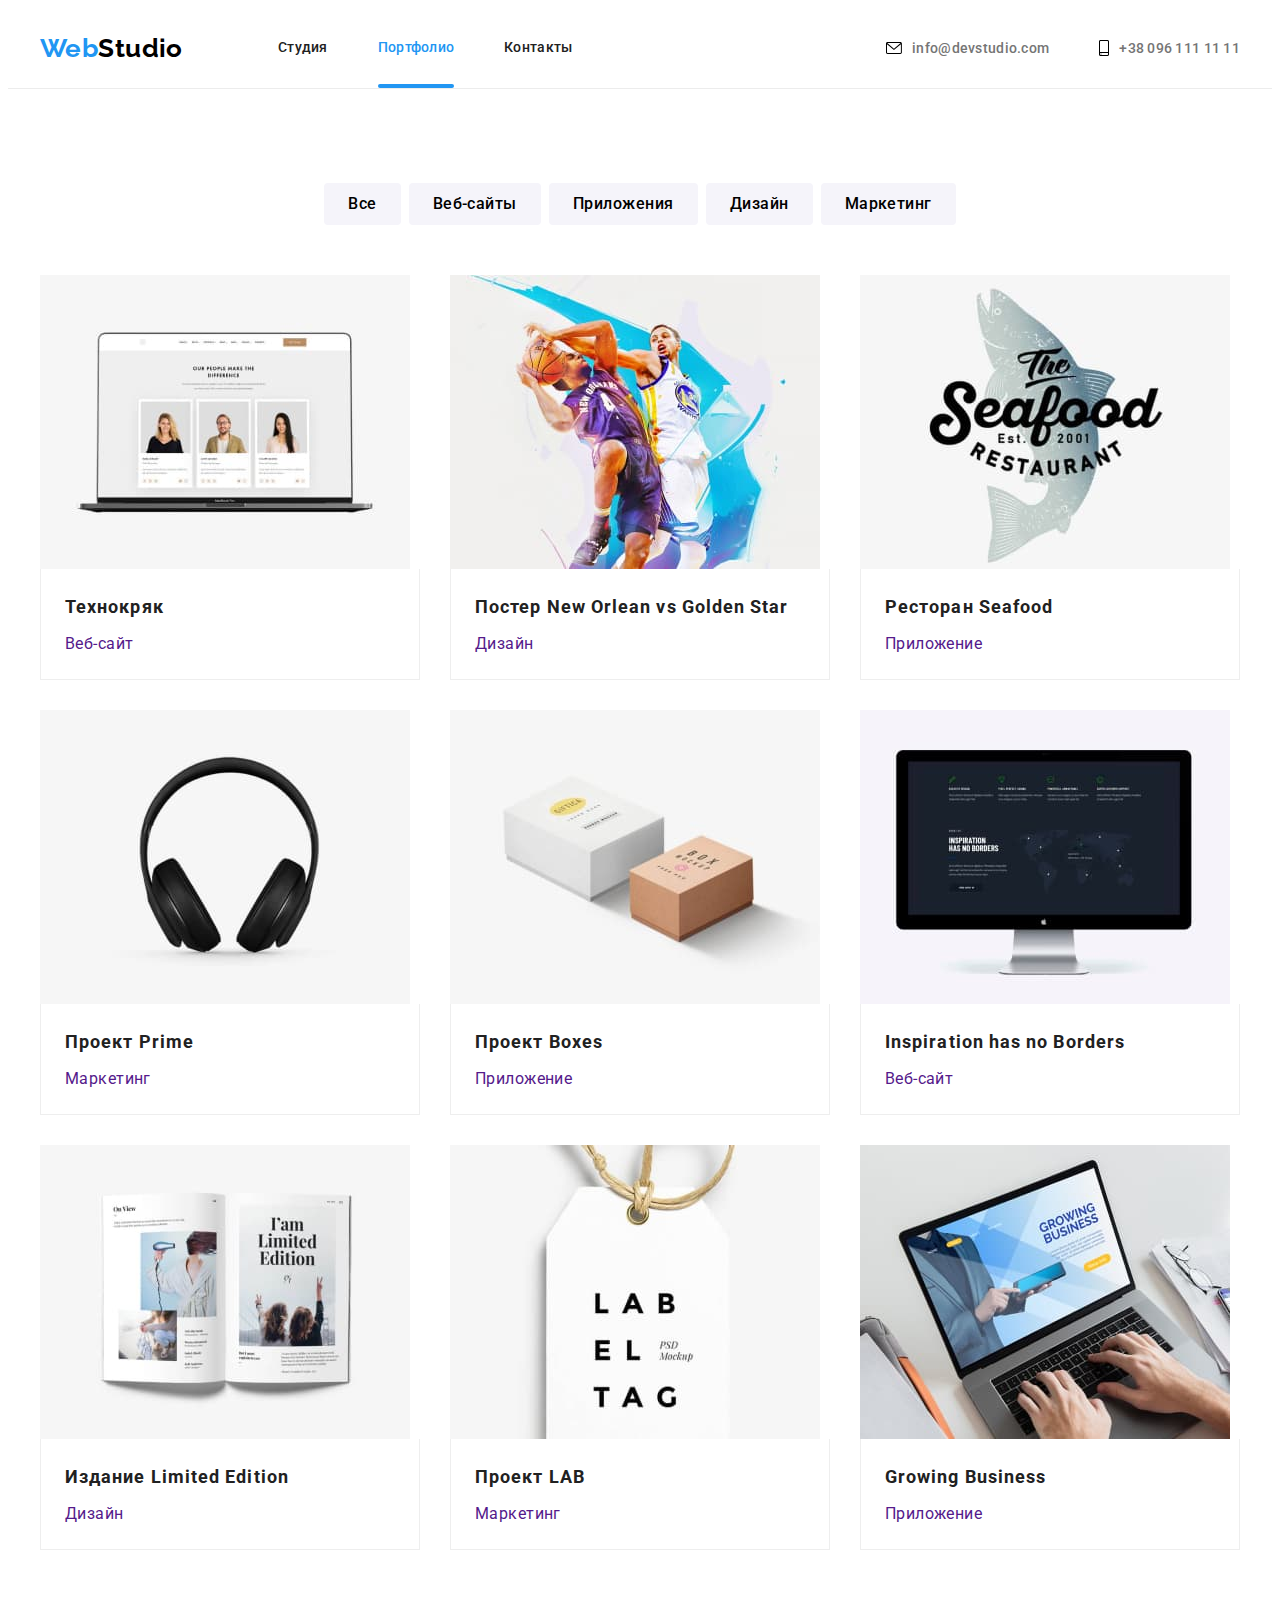
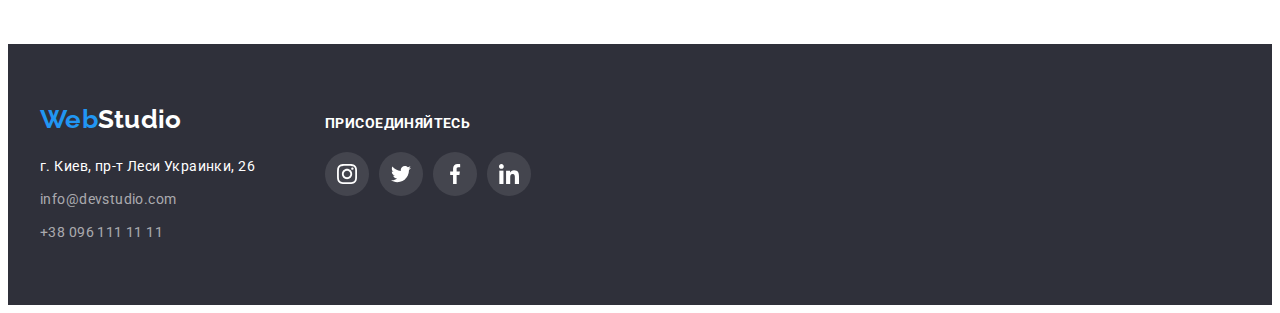
==== portfolio.html @ 4bcab4ee "Создаёт форму в модальном окне и футере" ====
<!DOCTYPE html>
<html lang="ru">
  <head>
    <meta charset="UTF-8" />
    <meta http-equiv="X-UA-Compatible" content="IE=edge" />
    <meta name="viewport" content="width=device-width, initial-scale=1.0" />
    <link rel="preconnect" href="https://fonts.googleapis.com" />
    <link rel="preconnect" href="https://fonts.gstatic.com" crossorigin />
    <link
      href="https://fonts.googleapis.com/css2?family=Raleway:wght@700&family=Roboto:wght@400;500;700;900&display=swap"
      rel="stylesheet"
    />
    <title>Портфолио</title>
    <link
      rel="stylesheet"
      href="https://cdnjs.cloudflare.com/ajax/libs/modern-normalize/1.1.0/modern-normalize.min.css"
      integrity="sha512-wpPYUAdjBVSE4KJnH1VR1HeZfpl1ub8YT/NKx4PuQ5NmX2tKuGu6U/JRp5y+Y8XG2tV+wKQpNHVUX03MfMFn9Q=="
      crossorigin="anonymous"
      referrerpolicy="no-referrer"
    />
    <link rel="stylesheet" href="./css/styles.css" />
  </head>
  <body>
    <header class="header">
      <div class="container nav-contact">
        <nav class="main-nav">
          <a href="/" class="link-logo">
            <span class="logo-web">Web</span
            ><span class="logo-studio">Studio</span>
          </a>
          <ul class="list site-nav">
            <li class="item">
              <a href="./index.html" class="link">Студия</a>
            </li>
            <li class="item">
              <a href="./portfolio.html" class="link current">Портфолио</a>
            </li>
            <li class="item"><a href="" class="link">Контакты</a></li>
          </ul>
        </nav>
        <ul class="list contacts">
          <li class="contacts-item">
            <a href="maito:info@devstudio.com" class="link-contacts">
              <svg class="icon-envelope" width="16" height="12">
                <use href="./imges/icons.svg#icon-envelope"></use>
              </svg>
              info@devstudio.com</a
            >
          </li>
          <li class="contacts-item">
            <a href="tel:+380961111111" class="link-contacts">
              <svg class="icon-smartphone" width="10" height="16">
                <use href="./imges/icons.svg#icon-smartphone"></use>
              </svg>
              +38 096 111 11 11</a
            >
          </li>
        </ul>
      </div>
    </header>
    <main>
      <section class="section">
        <div class="container">
          <h1 class="section-title visually-hidden">Наши проекты</h1>
          <ul class="list buttons">
            <li class="button-item">
              <button type="button" class="button">Все</button>
            </li>
            <li class="button-item">
              <button type="button" class="button">Веб-сайты</button>
            </li>
            <li class="button-item">
              <button type="button" class="button">Приложения</button>
            </li>
            <li class="button-item">
              <button type="button" class="button">Дизайн</button>
            </li>
            <li class="button-item">
              <button type="button" class="button">Маркетинг</button>
            </li>
          </ul>

          <ul class="list projects">
            <li class="project-item">
              <a href="" class="project-link">
                <div class="thumb-project">
                  <img src="./imges/laptop.jpg" alt="Лэптоп" width="370" />
                  <p class="thumb-project-text">
                    Ресурс предлагает комплексные предложения с разным уровнем
                    функционала и сервисов. Все это позволит посетителю получить
                    исчерпывающие сведения о компании или частном лице. Lorem
                    ipsum dolor sit amet consectetur adipisicing elit. Ad
                    tempora aperiam delectus consequatur officia molestiae
                    ducimus architecto quod. Saepe quibusdam distinctio
                    similique rem nisi ex ducimus eaque aut quas voluptate!
                  </p>
                </div>
                <div class="portfolio-card">
                  <h3 class="project-title">Технокряк</h3>
                  <p class="project-field">Веб-сайт</p>
                </div>
              </a>
            </li>

            <li class="project-item">
              <a href="" class="project-link">
                <div class="thumb-project">
                  <img
                    src="./imges/bbplayers.jpg"
                    alt="Баскетболисты"
                    width="370"
                  />
                  <p class="thumb-project-text">
                    Ресурс предлагает комплексные предложения с разным уровнем
                    функционала и сервисов. Все это позволит посетителю получить
                    исчерпывающие сведения о компании или частном лице. Lorem
                    ipsum dolor sit amet consectetur adipisicing elit. Ad
                    tempora aperiam delectus consequatur officia molestiae
                    ducimus architecto quod. Saepe quibusdam distinctio
                    similique rem nisi ex ducimus eaque aut quas voluptate!
                  </p>
                </div>
                <div class="portfolio-card">
                  <h3 class="project-title">
                    Постер <span lang="en">New Orlean vs Golden Star</span>
                  </h3>
                  <p class="project-field">Дизайн</p>
                </div>
              </a>
            </li>

            <li class="project-item">
              <a href="" class="project-link">
                <div class="thumb-project">
                  <img
                    src="./imges/fish.jpg"
                    alt="Рыбный ресторан"
                    width="370"
                  />
                  <p class="thumb-project-text">
                    Ресурс предлагает комплексные предложения с разным уровнем
                    функционала и сервисов. Все это позволит посетителю получить
                    исчерпывающие сведения о компании или частном лице. Lorem
                    ipsum dolor sit amet consectetur adipisicing elit. Ad
                    tempora aperiam delectus consequatur officia molestiae
                    ducimus architecto quod. Saepe quibusdam distinctio
                    similique rem nisi ex ducimus eaque aut quas voluptate!
                  </p>
                </div>
                <div class="portfolio-card">
                  <h3 class="project-title">
                    Ресторан <span lang="en">Seafood</span>
                  </h3>
                  <p class="project-field">Приложение</p>
                </div>
              </a>
            </li>

            <li class="project-item">
              <a href="" class="project-link">
                <div class="thumb-project">
                  <img src="./imges/earphones.jpg" alt="Наушники" width="370" />
                  <p class="thumb-project-text">
                    Ресурс предлагает комплексные предложения с разным уровнем
                    функционала и сервисов. Все это позволит посетителю получить
                    исчерпывающие сведения о компании или частном лице. Lorem
                    ipsum dolor sit amet consectetur adipisicing elit. Ad
                    tempora aperiam delectus consequatur officia molestiae
                    ducimus architecto quod. Saepe quibusdam distinctio
                    similique rem nisi ex ducimus eaque aut quas voluptate!
                  </p>
                </div>
                <div class="portfolio-card">
                  <h3 class="project-title">
                    Проект <span lang="en">Prime</span>
                  </h3>
                  <p class="project-field">Маркетинг</p>
                </div>
              </a>
            </li>

            <li class="project-item">
              <a href="" class="project-link">
                <div class="thumb-project">
                  <img src="./imges/boxes.jpg" alt="Коробки" width="370" />
                  <p class="thumb-project-text">
                    Ресурс предлагает комплексные предложения с разным уровнем
                    функционала и сервисов. Все это позволит посетителю получить
                    исчерпывающие сведения о компании или частном лице. Lorem
                    ipsum dolor sit amet consectetur adipisicing elit. Ad
                    tempora aperiam delectus consequatur officia molestiae
                    ducimus architecto quod. Saepe quibusdam distinctio
                    similique rem nisi ex ducimus eaque aut quas voluptate!
                  </p>
                </div>
                <div class="portfolio-card">
                  <h3 class="project-title">
                    Проект <span lang="en">Boxes</span>
                  </h3>
                  <p class="project-field">Приложение</p>
                </div>
              </a>
            </li>

            <li class="project-item">
              <a href="" class="project-link">
                <div class="thumb-project">
                  <img
                    src="./imges/screen.jpg"
                    alt="Экран монитора"
                    width="370"
                  />
                  <p class="thumb-project-text">
                    Ресурс предлагает комплексные предложения с разным уровнем
                    функционала и сервисов. Все это позволит посетителю получить
                    исчерпывающие сведения о компании или частном лице. Lorem
                    ipsum dolor sit amet consectetur adipisicing elit. Ad
                    tempora aperiam delectus consequatur officia molestiae
                    ducimus architecto quod. Saepe quibusdam distinctio
                    similique rem nisi ex ducimus eaque aut quas voluptate!
                  </p>
                </div>
                <div class="portfolio-card">
                  <h3 class="project-title">
                    <span lang="en">Inspiration has no Borders</span>
                  </h3>
                  <p class="project-field">Веб-сайт</p>
                </div>
              </a>
            </li>

            <li class="project-item">
              <a href="" class="project-link">
                <div class="thumb-project">
                  <img src="./imges/magazine.jpg" alt="Журнал" width="370" />
                  <p class="thumb-project-text">
                    Ресурс предлагает комплексные предложения с разным уровнем
                    функционала и сервисов. Все это позволит посетителю получить
                    исчерпывающие сведения о компании или частном лице. Lorem
                    ipsum dolor sit amet consectetur adipisicing elit. Ad
                    tempora aperiam delectus consequatur officia molestiae
                    ducimus architecto quod. Saepe quibusdam distinctio
                    similique rem nisi ex ducimus eaque aut quas voluptate!
                  </p>
                </div>
                <div class="portfolio-card">
                  <h3 class="project-title">
                    Издание <span lang="en">Limited Edition</span>
                  </h3>
                  <p class="project-field">Дизайн</p>
                </div>
              </a>
            </li>

            <li class="project-item">
              <a href="" class="project-link">
                <div class="thumb-project">
                  <img src="./imges/label.jpg" alt="Ярлык" width="370" />
                  <p class="thumb-project-text">
                    Ресурс предлагает комплексные предложения с разным уровнем
                    функционала и сервисов. Все это позволит посетителю получить
                    исчерпывающие сведения о компании или частном лице. Lorem
                    ipsum dolor sit amet consectetur adipisicing elit. Ad
                    tempora aperiam delectus consequatur officia molestiae
                    ducimus architecto quod. Saepe quibusdam distinctio
                    similique rem nisi ex ducimus eaque aut quas voluptate!
                  </p>
                </div>
                <div class="portfolio-card">
                  <h3 class="project-title">
                    Проект <span lang="en">LAB</span>
                  </h3>
                  <p class="project-field">Маркетинг</p>
                </div>
              </a>
            </li>

            <li class="project-item">
              <a href="" class="project-link">
                <div class="thumb-project">
                  <img src="./imges/notebook.jpg" alt="Ноутбук" width="370" />
                  <p class="thumb-project-text">
                    Ресурс предлагает комплексные предложения с разным уровнем
                    функционала и сервисов. Все это позволит посетителю получить
                    исчерпывающие сведения о компании или частном лице. Lorem
                    ipsum dolor sit amet consectetur adipisicing elit. Ad
                    tempora aperiam delectus consequatur officia molestiae
                    ducimus architecto quod. Saepe quibusdam distinctio
                    similique rem nisi ex ducimus eaque aut quas voluptate!
                  </p>
                </div>
                <div class="portfolio-card">
                  <h3 class="project-title">
                    <span lang="en">Growing Business</span>
                  </h3>
                  <p class="project-field">Приложение</p>
                </div>
              </a>
            </li>
          </ul>
        </div>
      </section>
    </main>
    <footer class="footer">
      <div class="container address-soc">
        <div class="address-contacts">
          <a href="" class="link logo">
            <span class="logo-web">Web</span
            ><span class="logo-studio-footer">Studio</span>
          </a>
          <address class="address">
            <p class="address-only">г. Киев, пр-т Леси Украинки, 26</p>
            <a href="maito:info@devstudio.com" class="footer-contacts"
              >info@devstudio.com
            </a>
            <a href="tel:+380961111111" class="footer-contacts"
              >+38 096 111 11 11</a
            >
          </address>
        </div>
        <div class="footer-soc">
          <h3 class="soc-header">ПРИСОЕДИНЯЙТЕСЬ</h3>
          <ul class="soc-list list">
            <li class="soc-list-item">
              <a href="" class="soc-link">
                <svg class="icon-soc" width="20" height="20">
                  <use href="./imges/icons.svg#icon-instagram-gray"></use>
                </svg>
              </a>
            </li>
            <li class="soc-list-item">
              <a href="" class="soc-link">
                <svg class="icon-soc" width="20" height="20">
                  <use href="./imges/icons.svg#icon-twitter-gray"></use>
                </svg>
              </a>
            </li>
            <li class="soc-list-item">
              <a href="" class="soc-link">
                <svg class="icon-soc" width="20" height="20">
                  <use href="./imges/icons.svg#icon-facebook-gray"></use>
                </svg>
              </a>
            </li>
            <li class="soc-list-item">
              <a href="" class="soc-link">
                <svg class="icon-soc" width="20" height="20">
                  <use href="./imges/icons.svg#icon-linkedin-gray"></use>
                </svg>
              </a>
            </li>
          </ul>
        </div>
      </div>
    </footer>
  </body>
</html>
---- css/styles.css ----
/* primary-text-color #757575 */
/* second text color #212121 */
/* logo color1 #000000 */
/* logo color2 #2196F3 */
/* background #ffffff */
/* second background #E5E5E5 */
/* accent #2196F3 */
/* color hero, color active button text #FFFFFF */

/* Common styles */
:root {
  --primary-background-color: #ffffff;
  --secondary-backrground-color: #f5f4fa;
  --primary-text-color: #757575;
  --secondary-text-color: #212121;
  --accent-color: #2196f3;
  --logo-studio-color: #000000;
  --footer-link-color: rgba(255, 255, 255, 0.6);
  --button-color: #f5f4fa;
  --icon-color: #afb1b8;
  --card-gap: 30px;
  --row-cards-qty: 3;
}
/* * {
  outline: 1px solid tomato;
} */
h1,
h2,
h3,
h4,
h5,
h6,
p {
  margin: 0;
}

body {
  font-family: Roboto, sans-serif;
  font-size: 14px;
  letter-spacing: 0.03em;
  color: var(--primary-text-color);
  background-color: var(--primary-background-color);
}

.container {
  margin: 0 auto;
  padding: 0 15px;
  width: 1200px;
  /* outline: 2px dashed red; */
}

.header {
  border-bottom-width: 1px;
  border-bottom-style: solid;
  border-bottom-color: #ececec;
}

.nav-contact {
  display: flex;
}

.main-nav {
  display: flex;
  align-items: center;
}

.logo-web {
  font-family: Raleway, sans-serif;
  font-weight: 700;
  font-size: 26px;
  line-height: 1.19;
  color: var(--accent-color);
}
.logo-studio {
  font-family: Raleway, sans-serif;
  font-weight: 700;
  font-size: 26px;
  line-height: 1.19;
  color: var(--logo-studio-color);
}

.logo-studio-footer {
  font-family: Raleway, sans-serif;
  font-weight: 700;
  font-size: 26px;
  line-height: 1.19;
  color: var(--primary-background-color);
}

.link-logo {
  display: block;
  text-decoration: none;
  width: 145px;
}

.list {
  list-style: none;
  padding: 0;
  margin: 0;
}
.link {
  display: block;
  text-decoration: none;
  font-weight: 500;
  font-size: 14px;
  line-height: 1.14;
  letter-spacing: 0.02em;

  color: var(--secondary-text-color);

  transition-property: color;
  transition-duration: 250ms;
  transition-timing-function: cubic-bezier(0.4, 0, 0.2, 1);
}

.address-only {
  color: var(--primary-background-color);
}

.address {
  font-style: inherit;
  line-height: 1.71;
}

.site-nav {
  display: flex;
  margin-left: 93px;
}

.site-nav .link {
  display: block;
  padding: 32px 0;
}

.item {
  position: relative;
}
.link.current::after {
  display: block;
  content: "";
  width: 100%;
  height: 4px;
  position: absolute;
  left: 0;
  bottom: 0;
  background-color: var(--accent-color);
  border-radius: 2px;
}

.link-contacts,
.footer-contacts {
  text-decoration: none;
  line-height: 1.71;
  color: var(--footer-link-color);

  transition-property: color;
  transition-duration: 250ms;
  transition-timing-function: cubic-bezier(0.4, 0, 0.2, 1);
}

.contacts {
  display: flex;
  margin-left: auto;
}

.contacts .link-contacts {
  padding: 32px 0;
  text-decoration: none;
  font-weight: 500;
  line-height: 16px;
  letter-spacing: 0.02em;

  color: var(--primary-text-color);
}

.site-nav .item:not(:last-child) {
  margin-right: 50px;
}

.contacts-item + .contacts-item {
  margin-left: 50px;
}

.site-nav .link.current {
  color: var(--accent-color);
}

.site-nav .link:hover,
.site-nav .link:focus,
.contacts .link-contacts:hover,
.contacts .link-contacts:focus,
.address .footer-contacts:hover,
.address .footer-contacts:focus {
  color: var(--accent-color);
}

.link-contacts {
  display: flex;
  justify-content: center;
  align-items: center;
}
.icon-smartphone,
.icon-envelope {
  margin-right: 10px;

  transition-property: color;
  transition-duration: 250ms;
  transition-timing-function: cubic-bezier(0.4, 0, 0.2, 1);
}

.link-contacts:hover .icon-envelope,
.link-contacts:focus .icon-envelope {
  fill: var(--accent-color);
}

.link-contacts:hover .icon-smartphone,
.link-contacts:focus .icon-smartphone {
  fill: var(--accent-color);
}

.section {
  padding: 94px 0;
}

.section.our-activity {
  padding: 0 0 94px 0;
}

.advantages {
  display: flex;
}

.advantages-item + .advantages-item {
  margin-left: var(--card-gap);
}

.advantages-item {
  width: 270px;
}

.advantages-icon {
  /* outline: 1px solid tomato; */
  display: flex;
  align-items: center;
  justify-content: center;
  width: 270px;
  height: 120px;
  margin-bottom: 30px;
  background-color: var(--button-color);
  border-radius: 4px;
}

.icon {
  width: 70px;
  height: 70px;
}

.soc-list {
  display: flex;
}

.soc-list-item {
  display: flex;
  align-items: center;
  justify-content: center;
  margin-left: 10px;
  margin-top: 16px;
  width: 44px;
  height: 44px;
  /* background-color: var(--accent-color); */
  border-radius: 50%;
}

.soc-list-item:first-child {
  margin-left: 0;
}

.soc-link {
  display: flex;
  align-items: center;
  justify-content: center;
  width: 100%;
  height: 100%;
  border-radius: 50%;
  transition-property: background-color;
  transition-duration: 250ms;
  transition-timing-function: cubic-bezier(0.4, 0, 0.2, 1);

  fill: #afb1b8;
}

.soc-link:hover .icon-soc,
.soc-link:focus .icon-soc {
  fill: #ffffff;
}

/* .advantages-item {
  outline: 1px solid tomato;
  display: inline-block;
  content: "";
  width: 270px;
  height: 120px;
  background-color: var(--button-color);
}

.icon-antenna::before {
  background-image: url(../imges/antenna.svg);
  background-repeat: no-repeat;
  background-position: center;
}

.icon-clock::before {
  background-image: url(../imges/clock.svg);
  background-repeat: no-repeat;
  background-position: center;
}

.icon-diagram::before {
  background-image: url(../imges/diagram.svg);
  background-repeat: no-repeat;
  background-position: center;+
}

.icon-astronaut::before {
  background-image: url(../imges/astronaut.svg);
  background-repeat: no-repeat;
  background-position: center;
} */
.title-advantages {
  margin-top: 0;
  margin-bottom: 10px;
}

.advantages-detailed {
  margin: 0;
  line-height: 1.71;
  min-height: 75px;
}

.section-title.what-we-do {
  margin-bottom: 50px;
}

img {
  display: block;
  max-width: 100%;
  height: auto;
}

.pictures {
  display: flex;
}

.pictures-item + .pictures-item {
  margin-left: var(--card-gap);
}

.team {
  display: flex;
  background-color: var(--secondary-backrground-color);
}

.card + .card {
  margin-left: var(--card-gap);
}

.section-title,
.advantages .title-advantages,
.projects .project-title,
.team-member {
  color: var(--secondary-text-color);
}

.visually-hidden {
  position: absolute;
  white-space: nowrap;
  width: 1px;
  height: 1px;
  overflow: hidden;
  border: 0;
  padding: 0;
  clip: rect(0 0 0 0);
  clip-path: inset(50%);
  margin: -1px;
}

.title-advantages,
.soc-header,
.image-name,
.mailing-title {
  font-weight: 700;
  font-size: 14px;
  line-height: 1.14;
}

.card {
  box-shadow: 0px 1px 3px rgba(0, 0, 0, 0.12), 0px 1px 1px rgba(0, 0, 0, 0.14),
    0px 2px 1px rgba(0, 0, 0, 0.2);
  border-radius: 0px 0px 4px 4px;
  background-color: var(--primary-background-color);
}

.hero {
  text-align: center;
  padding: 200px 0;
  max-width: 1600px;
  min-height: 600px;
  margin-left: auto;
  margin-right: auto;
  /* outline: 1px solid tomato; */
  background-image: linear-gradient(
      rgba(47, 48, 58, 0.4),
      rgba(47, 48, 58, 0.4)
    ),
    url(../imges/hero-bg.jpg);
  background-size: cover;
  background-position: center;
  background-color: var(--primary-text-color);
}

.hero-title {
  color: var(--primary-background-color);
  /* background-color: var(--primary-text-color); */
  font-weight: 900;
  font-size: 44px;
  line-height: 1.36;
  text-align: center;
  letter-spacing: 0.06em;
  margin-top: 0;
  margin-bottom: 30px;
  margin-left: auto;
  margin-right: auto;
  width: 696px;
}
.section-title {
  font-size: 36px;
  line-height: 1.16;
  text-align: center;
  margin: 0px 0px 50px 0px;
}
.team .team-member {
  font-weight: 500;
  font-size: 16px;
  line-height: 1.19;
}

.card-name {
  padding: 30px 32px;
}

.team-member {
  text-align: center;
  margin-top: 0;
  margin-bottom: 10px;
}

.position {
  font-size: 16px;
  line-height: 19px;
  text-align: center;
  margin: 0;
}

.clients-list {
  display: flex;
  justify-content: center;
}

.client-link {
  display: flex;
  justify-content: center;
  align-items: center;
  width: 170px;
  min-height: 92px;
  border: 1px solid var(--icon-color);
  border-radius: 4px;
  color: var(--icon-color);

  transition-property: border-color;
  transition-duration: 250ms;
  transition-timing-function: cubic-bezier(0.4, 0, 0.2, 1);
}

.clients-list-item {
  margin-left: 30px;
}
.clients-list-item:first-child {
  margin-left: 0;
}

.tag-line-here,
.tag-line,
.company,
.foster-peters,
.brand,
.ya-co {
  fill: currentColor;
  transition-property: fill;
  transition-duration: 250ms;
  transition-timing-function: cubic-bezier(0.4, 0, 0.2, 1);
}

.client-link:hover {
  border-color: var(--accent-color);
}

.client-link:hover .tag-line-here,
.client-link:focus .tag-line-here,
.client-link:hover .tag-line,
.client-link:focus .tag-line,
.client-link:hover .company,
.client-link:focus .company,
.client-link:hover .foster-peters,
.client-link:focus .foster-peters,
.client-link:hover .brand,
.client-link:focus .brand,
.client-link:hover .ya-co,
.client-link:focus .ya-co {
  fill: var(--accent-color);
}

.footer {
  display: flex;
  margin-left: auto;
  margin-right: auto;
  padding: 60px 0;
  background-color: #2f303a;
}

.container .link,
.footer-contacts {
  display: block;
}

.link.logo {
  margin-bottom: 20px;
}

.address > .footer-contacts {
  margin-top: 9px;
}

.address-soc {
  display: flex;
  align-items: baseline;
}

.address-contacts {
  display: block;
}

.footer-soc {
  margin-left: 70px;
}

.soc-header,
.mailing-title {
  color: var(--primary-background-color);
}

.soc-list > .soc-list-item {
  margin-top: 20px;
}

.footer-soc .soc-link {
  color: var(--primary-background-color);
  background-color: rgba(255, 255, 255, 0.1);
}

.soc-link:hover,
.soc-link:focus {
  background-color: var(--accent-color);
}

.button:hover,
.button:focus {
  background-color: var(--accent-color);
  color: var(--primary-background-color);
  box-shadow: 0px 3px 1px rgba(0, 0, 0, 0.1), 0px 1px 2px rgba(0, 0, 0, 0.08),
    0px 2px 2px rgba(0, 0, 0, 0.12);
}

.footer-soc .soc-link .icon-soc {
  fill: currentColor;
}

.main-button:hover,
.main-button:focus {
  background-color: #188ce8;
  color: var(--primary-background-color);
}

.buttons {
  display: flex;
  justify-content: center;
  margin-bottom: 50px;
}

.button {
  padding: 6px 22px;
  font-family: inherit;
  font-weight: 500;
  font-size: 16px;
  line-height: 1.62;
  letter-spacing: 0.03em;
  min-height: 38px;

  border-radius: 4px;
  border-color: transparent;
  background-color: var(--button-color);
  cursor: pointer;

  transition-property: background-color, box-shadow;
  transition-duration: 250ms;
  transition-timing-function: cubic-bezier(0.4, 0, 0.2, 1);
}

.button-item + .button-item {
  margin-left: 8px;
}

.projects {
  display: flex;
  flex-wrap: wrap;
  margin-left: calc(-1 * var(--card-gap));
  margin-top: calc(-1 * var(--card-gap));
}
.portfolio-card {
  padding: 20px 24px;
  border-right: 1px solid #eeeeee;
  border-bottom: 1px solid #eeeeee;
  border-left: 1px solid #eeeeee;
}

.project-title {
  margin: 0 0 4px 0;
}

.projects > .project-item {
  flex-basis: calc(100% / var(--row-cards-qty) - var(--card-gap));
  margin-left: var(--card-gap);
  margin-top: var(--card-gap);
}

.main-button {
  display: inline-block;
  padding: 10px 32px;
  border-radius: 4px;
  min-width: 200px;
  border: 0px;
  font-family: inherit;
  font-weight: 700;
  font-size: 16px;
  line-height: 1.88;
  letter-spacing: 0.06em;
  cursor: pointer;

  transition-property: color;
  transition-duration: 250ms;
  transition-timing-function: cubic-bezier(0.4, 0, 0.2, 1);

  background-color: var(--accent-color);
  box-shadow: 0px 4px 4px rgba(0, 0, 0, 0.15);
  color: #ffffff;
}
.project-title {
  font-weight: 700;
  font-size: 18px;
  line-height: 2;
  letter-spacing: 0.06em;
}
.project-field {
  font-size: 16px;
  line-height: 30px;
}

.project-link {
  text-decoration: none;
}

/* Animation and position */

.thumb {
  position: relative;
}

.thumb > .image-name {
  display: flex;
  width: 370px;
  min-height: 70px;
  justify-content: center;
  align-items: center;

  position: absolute;
  left: 0;
  bottom: 0;

  color: var(--primary-background-color);
  background: rgba(47, 48, 58, 0.8);
}

.thumb-project {
  position: relative;
  overflow: hidden;
}

/* .thumb-project::after {
  content: "";
  display: block;
  width: 100%;
  height: 100%;
  background-color: rgba(33, 150, 243, 0.9);
  transition-property: transform;
  transition-duration: 250ms;
  transition-timing-function: cubic-bezier(0.4, 0, 0.2, 1);
  transform: translateY(100%);
} */

.thumb-project-text {
  position: absolute;
  top: 0;
  left: 0;
  padding: 63px 24px;
  font-size: 18px;
  line-height: 1.56;
  color: #ffffff;
  background-color: rgba(33, 150, 243, 0.9);
  height: 100%;
  overflow: auto;
  transition-property: transform;
  transition-duration: 250ms;
  transition-timing-function: cubic-bezier(0.4, 0, 0.2, 1);
  transform: translateY(101%);
}

.project-link:hover,
.project-link:focus {
  display: block;
  box-shadow: 0px 1px 1px rgba(0, 0, 0, 0.12), 0px 4px 4px rgba(0, 0, 0, 0.06),
    1px 4px 6px rgba(0, 0, 0, 0.16);
}

.project-link:hover .thumb-project-text,
.project-link:focus .thumb-project-text {
  transform: translateY(0);
}

.project-link:hover .thumb-project-text,
.project-link:focus .thumb-project-text {
  transform: translateY(0);
}

.thumb-project-text::-webkit-scrollbar {
  width: 5px;
}

.thumb-project-text::-webkit-scrollbar-track {
  box-shadow: inset 0 0 6px rgba(0, 0, 0, 0.3);
}

.thumb-project-text::-webkit-scrollbar-thumb {
  background-color: darkgrey;
  outline: 1px solid slategrey;
}

.backdrop {
  position: fixed;
  top: 0;
  left: 0;
  width: 100%;
  height: 100%;
  background-color: rgba(0, 0, 0, 0.2);
  transition: opacity 500ms cubic-bezier(0.4, 0, 0.2, 1),
    visibility 500ms cubic-bezier(0.4, 0, 0.2, 1);
}

.modal {
  position: absolute;
  width: 528px;
  height: 581px;
  padding: 40px;
  background-color: var(--primary-background-color);
  box-shadow: 0px 1px 3px rgba(0, 0, 0, 0.12), 0px 1px 1px rgba(0, 0, 0, 0.14),
    0px 2px 1px rgba(0, 0, 0, 0.2);
  border-radius: 4px;
  top: 50%;
  left: 50%;
  transform: translate(-50%, -50%) scale(1) rotate(0);
  transition: transform 500ms cubic-bezier(0.4, 0, 0.2, 1);
}

.backdrop.is-hidden .modal {
  transform: translate(-50%, -50%) scale(0) rotate(-360deg);
}

.modal-btn {
  position: absolute;
  top: 8px;
  right: 8px;
  width: 30px;
  height: 30px;
  border-radius: 50%;
  border: 1px solid rgba(0, 0, 0, 0.1);
  display: flex;
  justify-content: center;
  align-items: center;
  background-color: var(--primary-background-color);
  cursor: pointer;
  transition: fill 250ms cubic-bezier(0.4, 0, 0.2, 1);
}

.modal-btn:hover {
  fill: var(--accent-color);
}

.is-hidden {
  opacity: 0;
  visibility: hidden;
  pointer-events: none;
}

.no-scroll {
  overflow: hidden;
}

.modal-title {
  font-weight: 700;
  font-size: 20px;
  line-height: 1.15;
  text-align: center;
  margin-bottom: 30px;
  color: var(--secondary-text-color);
}

.modal-input {
  width: 100%;
  height: 40px;
  border: 1px solid rgba(33, 33, 33, 0.2);
  padding-left: 42px;
  border-radius: 4px;
  background-color: transparent;
  outline: transparent;
  cursor: pointer;
  transition: border-color 250ms cubic-bezier(0.4, 0, 0.2, 1);
}

.modal-input::placeholder,
.modal-label {
  font-size: 12px;
  line-height: 1.16;
  letter-spacing: 0.01em;
  color: var(--primary-text-color);
}

.modal-label {
  display: block;
  margin-bottom: 4px;
}

.modal-textarea {
  width: 100%;
  min-height: 120px;
  border: 1px solid rgba(33, 33, 33, 0.2);
  resize: none;
  padding: 12px 16px;
  transition: border-color 250ms cubic-bezier(0.4, 0, 0.2, 1);
  cursor: pointer;
}

.modal-textarea::placeholder {
  font-size: 14px;
  line-height: 1.14;
  letter-spacing: 0.01em;
  color: rgba(117, 117, 117, 0.5);
}

.agreement {
  display: flex;
  position: relative;
  align-items: center;
  margin-left: 12px;
  margin-bottom: 30px;
  overflow: hidden;
}

.checkbox {
  margin-right: 8.38px;
}

.agreement > .modal-label {
  margin: 0;
  font-size: 14px;
  line-height: 1.71;
  letter-spacing: 0.03em;
  padding-left: 23.38px;
}

.modal-label a {
  color: var(--accent-color);
}

.modal-button {
  display: block;
  padding: 10px 55px;
  color: var(--primary-background-color);
  background-color: var(--accent-color);
  border: none;
  border-radius: 4px;
  margin-left: auto;
  margin-right: auto;
  cursor: pointer;
}

.modal-button:hover {
  background: #188ce8;
  box-shadow: 0px 4px 4px rgba(0, 0, 0, 0.15);
}

.modal-field {
  position: relative;
  margin-bottom: 10px;
}

.textarea-wrap {
  height: 120px;
  margin-bottom: 20px;
}

.modal-input:focus {
  border-color: var(--accent-color);
}

.modal-input:focus + .icon-phone,
.modal-input:focus + .icon-person,
.modal-input:focus + .icon-email {
  fill: var(--accent-color);
}

.icon-phone,
.icon-person,
.icon-email {
  position: absolute;
  left: 12px;
  top: 50%;
  transform: translateY(-50%);
  fill: var(--secondary-text-color);
  transition: fill 250ms cubic-bezier(0.4, 0, 0.2, 1);
}

.square {
  display: block;
  width: 16px;
  height: 15px;
  position: absolute;
  top: 50%;
  left: 0;
  transform: translateY(-50%);
}

.checkbox:checked + .square {
  background-color: var(--accent-color);
  fill: var(--accent-color);
}

.check-icon {
  display: block;
  position: absolute;
  left: 3px;
  top: 50%;
  transform: translateY(140%);
}

.checkbox:checked ~ .check-icon {
  transform: translateY(-50%);
  fill: var(--primary-background-color);
}

.checkbox:focus + .square {
  fill: var(--accent-color);
}

.modal-textarea:focus {
  border-color: var(--accent-color);
}

.mailing {
  margin-left: 93px;
}

.mailing-title {
  margin-bottom: 20px;
}

.email-footer {
  background-color: transparent;
  width: 358px;
  height: 50px;
  border: 1px solid rgba(255, 255, 255, 0.3);
  border-radius: 4px;
  padding: 15px 16px;
  font-size: 16px;
  line-height: 1.25;
  color: rgba(255, 255, 255, 0.6);
}

.email-footer::placeholder {
  font-size: 16px;
  line-height: 1.25;
  color: rgba(255, 255, 255, 0.6);
}

.footer-form-wrap {
  display: flex;
}

.subscribe-btn {
  display: inline-flex;
  align-items: center;
  margin-left: 12px;
  width: 200px;
  min-height: 50px;
  padding: 10px 28px 10px 29px;
  font-weight: 700;
  font-size: 16px;
  line-height: 1.88;
  letter-spacing: 0.06em;
  color: var(--primary-background-color);
  background-color: var(--accent-color);
  box-shadow: 0px 4px 4px rgba(0, 0, 0, 0.15);
  border-radius: 4px;
  cursor: pointer;
}

.subscribe-btn::after {
  content: "";
  width: 24px;
  height: 24px;
  margin-left: 10px;
  background-image: url(../imges/send.svg);
  background-repeat: no-repeat;
  background-size: contain;
  background-position: center;
}

/* .check-text {
  display: block;
}

.check-text::before {
  display: inline-block;
  content: "";
  width: 16px;
  height: 15px;
  background-image: url(../imges/square.svg);
  background-repeat: no-repeat;
  background-size: contain;
  background-position: center;
}

.checkbox:checked + .check-text::before {
  fill: var(--accent-color);
} */
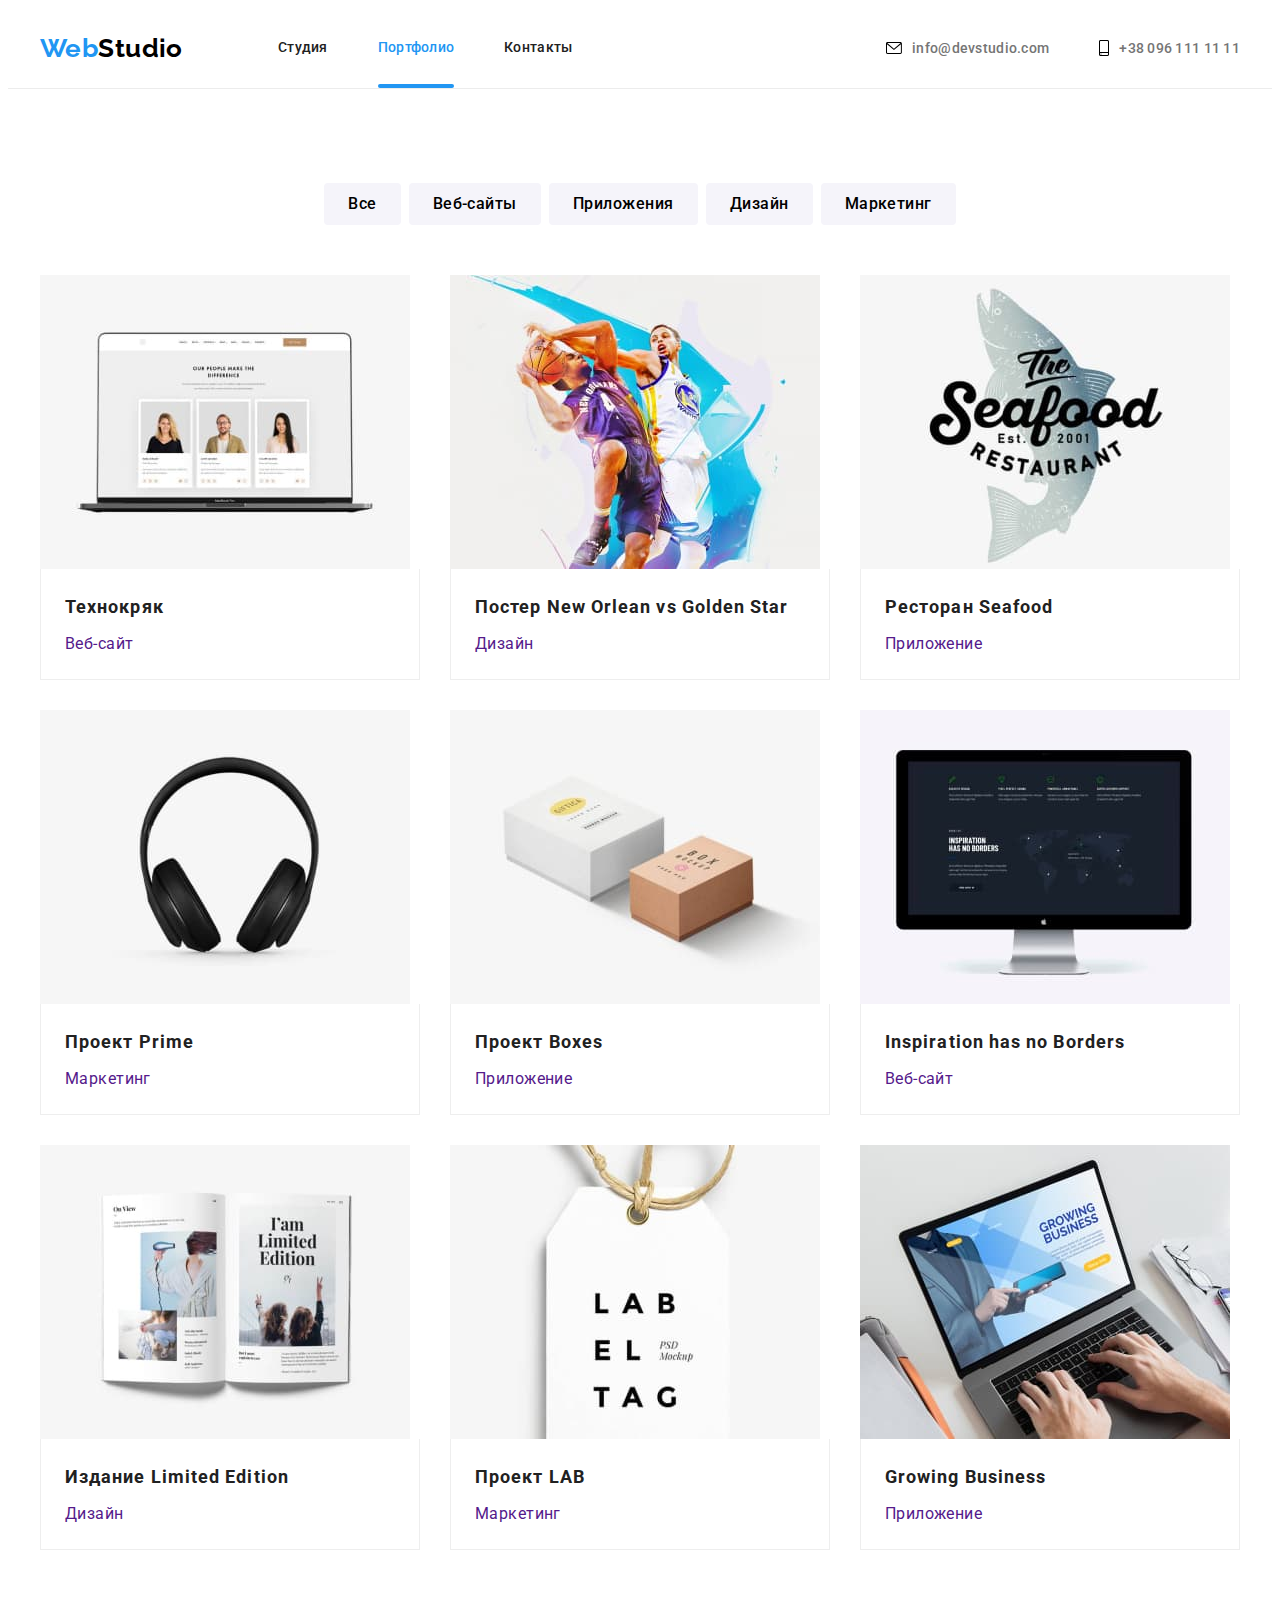
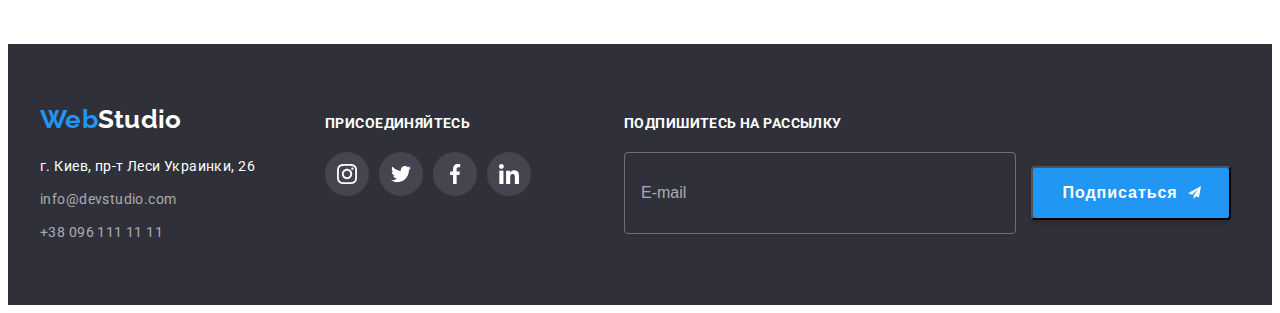
==== commit 935022ca: "Меняет цвет рамки при фокусе на textarea" ====
--- a/portfolio.html
+++ b/portfolio.html
@@ -351,6 +351,20 @@
             </li>
           </ul>
         </div>
+        <div class="mailing">
+          <h3 class="mailing-title">ПОДПИШИТЕСЬ НА РАССЫЛКУ</h3>
+          <div class="footer-form-wrap">
+            <form>
+              <input
+                class="email-footer"
+                type="email"
+                name="email"
+                placeholder="E-mail"
+              />
+              <button type="submit" class="subscribe-btn">Подписаться</button>
+            </form>
+          </div>
+        </div>
       </div>
     </footer>
   </body>
--- a/css/styles.css
+++ b/css/styles.css
@@ -865,6 +865,8 @@
   padding: 12px 16px;
   transition: border-color 250ms cubic-bezier(0.4, 0, 0.2, 1);
   cursor: pointer;
+  outline: transparent;
+  transition: color 250ms cubic-bezier(0.4, 0, 0.2, 1);
 }
 
 .modal-textarea::placeholder {
